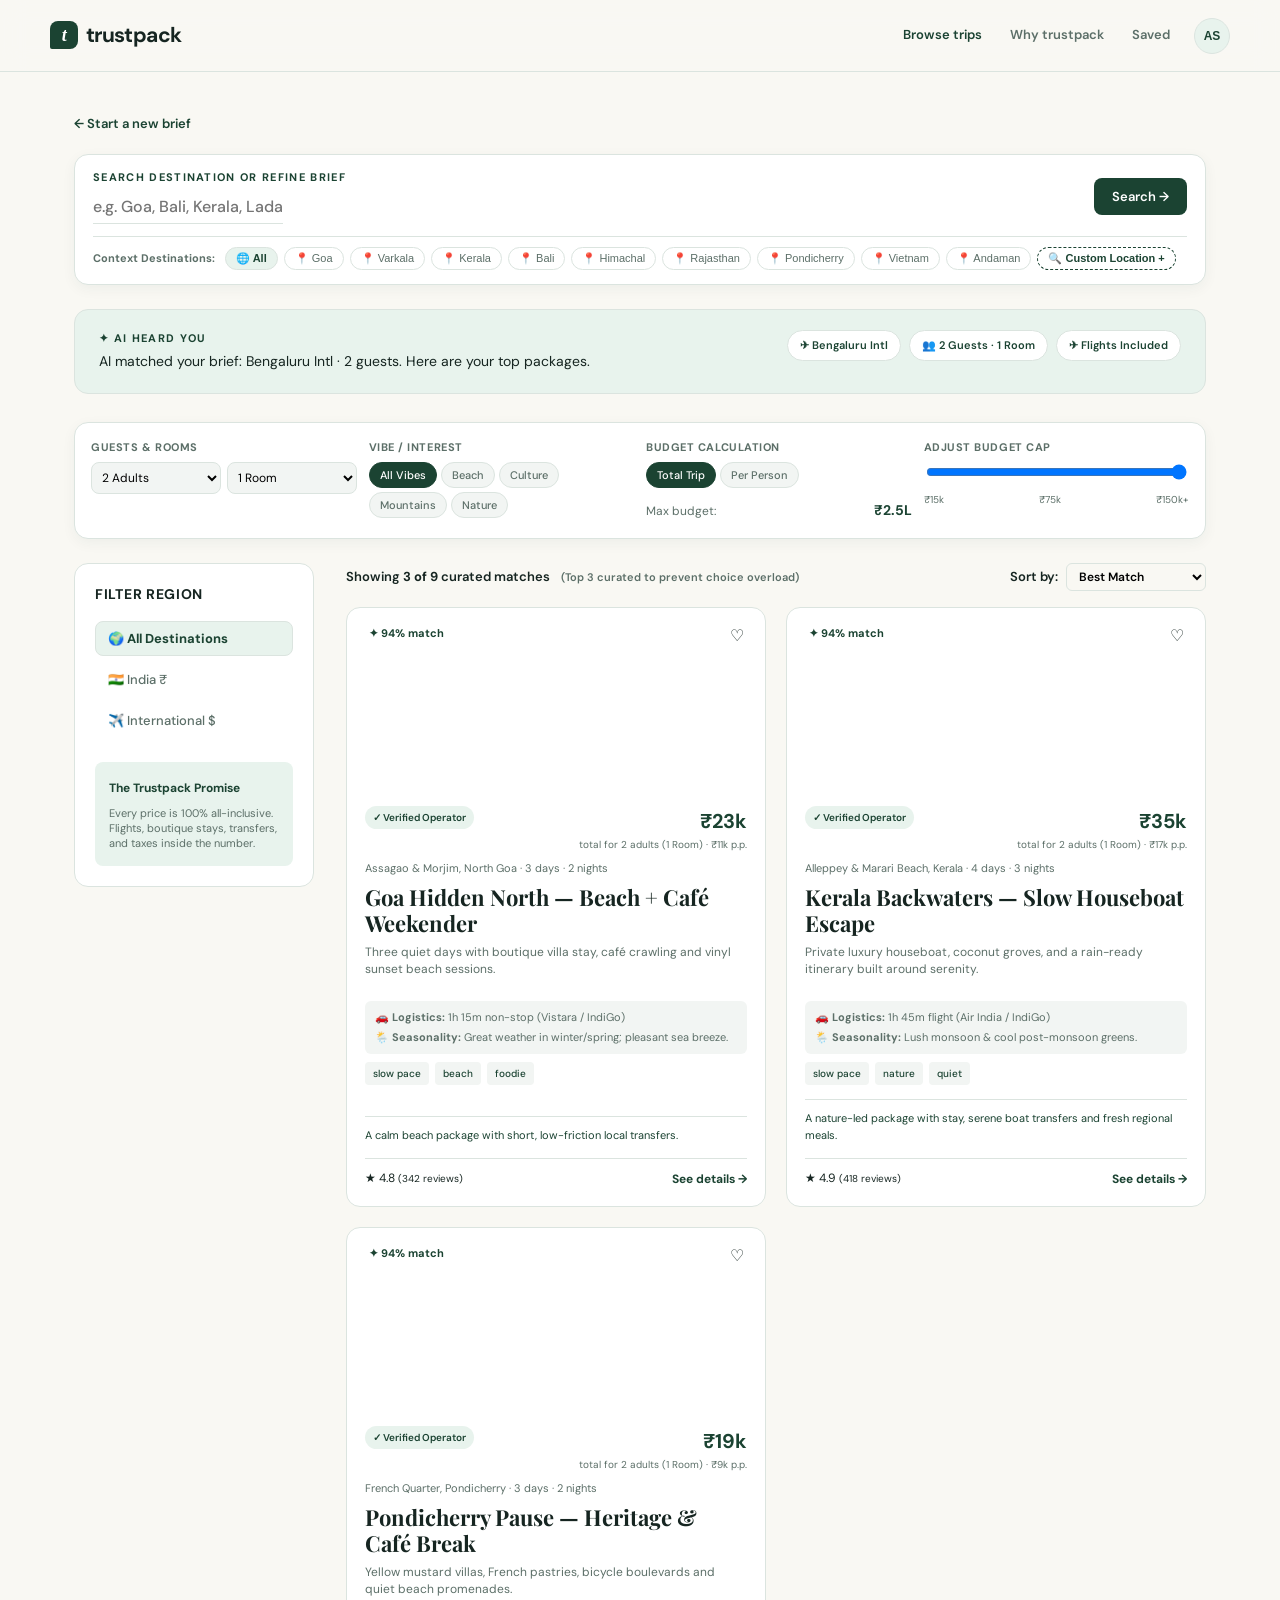
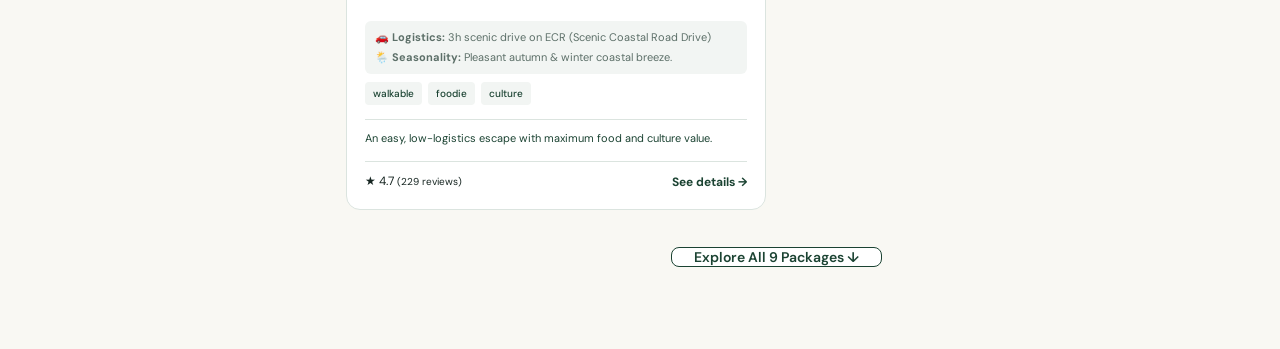
==== results.html @ 3c280e7f "Initial commit: Trustpack Exploratory Travel Planner Prototype" ====
<!doctype html>
<html lang="en">
<head>
  <meta charset="UTF-8">
  <meta name="viewport" content="width=device-width, initial-scale=1">
  <title>Trustpack · Your Trip Shortlist</title>
  <link rel="preconnect" href="https://fonts.googleapis.com">
  <link rel="preconnect" href="https://fonts.gstatic.com" crossorigin>
  <link href="https://fonts.googleapis.com/css2?family=DM+Sans:wght@400;500;600;700&family=Playfair+Display:ital,wght@0,600;0,700;1,600&display=swap" rel="stylesheet">
  <link rel="stylesheet" href="styles.css">
</head>
<body>
  <header class="topbar">
    <a class="brand" href="index.html">
      <span class="brand-mark">t</span>
      <span>trustpack</span>
    </a>
    <nav class="topnav">
      <a class="active" href="results.html">Browse trips</a>
      <a href="index.html#why">Why trustpack</a>
      <a href="saved.html">Saved <span class="nav-count">0</span></a>
    </nav>
    <button class="avatar" title="Account">AS</button>
  </header>

  <main class="results-page">
    <a href="index.html" class="back-link">← Start a new brief</a>

    <div class="refine-head">
      <div style="display: flex; align-items: center; gap: 12px;">
        <div style="flex: 1;">
          <p class="eyebrow" style="margin-bottom: 4px; justify-content: flex-start;">Search destination or refine brief</p>
          <input class="refine-input" id="result-brief" placeholder="e.g. Goa, Bali, Kerala, Ladakh, or type 'beach under 45k'..." aria-label="Refine trip brief">
        </div>
        <button class="search-again" id="search-again">Search <span>→</span></button>
      </div>
      <!-- Quick City Filters -->
      <div style="display: flex; gap: 6px; flex-wrap: wrap; margin-top: 12px; padding-top: 10px; border-top: 1px solid var(--border-light);" id="city-pills">
        <span style="font-size: 11px; color: var(--text-muted); font-weight: 700; align-self: center; margin-right: 4px;">Quick Destinations:</span>
        <button class="city-pill active" data-city="all" style="border: 1px solid var(--border-light); background: var(--primary-light); color: var(--primary); font-size: 11px; font-weight: 600; padding: 4px 10px; border-radius: 20px; cursor: pointer;">🌐 All</button>
        <button class="city-pill" data-city="goa" style="border: 1px solid var(--border-light); background: var(--bg-card); color: var(--text-muted); font-size: 11px; font-weight: 500; padding: 4px 10px; border-radius: 20px; cursor: pointer;">📍 Goa</button>
        <button class="city-pill" data-city="kerala" style="border: 1px solid var(--border-light); background: var(--bg-card); color: var(--text-muted); font-size: 11px; font-weight: 500; padding: 4px 10px; border-radius: 20px; cursor: pointer;">📍 Kerala</button>
        <button class="city-pill" data-city="bali" style="border: 1px solid var(--border-light); background: var(--bg-card); color: var(--text-muted); font-size: 11px; font-weight: 500; padding: 4px 10px; border-radius: 20px; cursor: pointer;">📍 Bali</button>
        <button class="city-pill" data-city="himachal" style="border: 1px solid var(--border-light); background: var(--bg-card); color: var(--text-muted); font-size: 11px; font-weight: 500; padding: 4px 10px; border-radius: 20px; cursor: pointer;">📍 Himachal</button>
        <button class="city-pill" data-city="rajasthan" style="border: 1px solid var(--border-light); background: var(--bg-card); color: var(--text-muted); font-size: 11px; font-weight: 500; padding: 4px 10px; border-radius: 20px; cursor: pointer;">📍 Rajasthan</button>
        <button class="city-pill" data-city="pondy" style="border: 1px solid var(--border-light); background: var(--bg-card); color: var(--text-muted); font-size: 11px; font-weight: 500; padding: 4px 10px; border-radius: 20px; cursor: pointer;">📍 Pondicherry</button>
        <button class="city-pill" data-city="vietnam" style="border: 1px solid var(--border-light); background: var(--bg-card); color: var(--text-muted); font-size: 11px; font-weight: 500; padding: 4px 10px; border-radius: 20px; cursor: pointer;">📍 Vietnam</button>
        <button class="city-pill" data-city="andaman" style="border: 1px solid var(--border-light); background: var(--bg-card); color: var(--text-muted); font-size: 11px; font-weight: 500; padding: 4px 10px; border-radius: 20px; cursor: pointer;">📍 Andaman</button>
      </div>
    </div>

    <!-- AI Heard Banner -->
    <div class="heard">
      <div>
        <p class="eyebrow" style="justify-content: flex-start; margin-bottom: 4px;">✦ AI Heard You</p>
        <p id="heard-copy" class="heard-copy">Parsing your trip context...</p>
      </div>
      <div id="heard-tags" class="heard-tags"></div>
    </div>

    <!-- Smart APM Clarifying Question Card -->
    <div id="clarifying-card" style="display: none; background: var(--accent-light); border: 1px solid #f5c6cb; border-radius: var(--radius-md); padding: 14px 18px; margin-bottom: 24px;">
      <div style="display: flex; justify-content: space-between; align-items: center; flex-wrap: wrap; gap: 12px;">
        <div>
          <strong style="color: var(--accent); font-size: 13px;">✦ Quick Clarifying Question:</strong>
          <span style="font-size: 13px; color: var(--text-dark); margin-left: 6px;">Are you open to flights or preferring a scenic road/train trip?</span>
        </div>
        <div style="display: flex; gap: 8px;">
          <button id="clarify-flight" class="primary-button" style="padding: 6px 12px; font-size: 11px; height: 32px;">✈️ Include Flights</button>
          <button id="clarify-road" class="primary-button" style="padding: 6px 12px; font-size: 11px; height: 32px; background: var(--bg-card); color: var(--text-dark); border: 1px solid var(--border-light);">🚗 Road / Train Only</button>
        </div>
      </div>
    </div>


    <!-- Dynamic Context Filters -->
    <div class="listing-context">
      <div class="context-section">
        <label>Guests & Rooms</label>
        <div style="display: flex; gap: 6px;">
          <select id="adults-control" aria-label="Adults count" style="flex: 1; border: 1px solid var(--border-light); background: var(--bg-subtle); font-family: var(--font-sans); font-size: 12px; padding: 6px; border-radius: 8px; outline: none; cursor: pointer;">
            <option value="1">1 Adult</option>
            <option value="2" selected>2 Adults</option>
            <option value="3">3 Adults</option>
            <option value="4">4 Adults</option>
            <option value="5">5 Adults</option>
            <option value="6">6 Adults</option>
            <option value="8">8 Adults</option>
          </select>

          <select id="rooms-control" aria-label="Rooms count" style="flex: 1; border: 1px solid var(--border-light); background: var(--bg-subtle); font-family: var(--font-sans); font-size: 12px; padding: 6px; border-radius: 8px; outline: none; cursor: pointer;">
            <option value="1" selected>1 Room</option>
            <option value="2">2 Rooms</option>
            <option value="3">3 Rooms</option>
          </select>
        </div>
      </div>

      <div class="context-section">
        <label>Vibe / Interest</label>
        <div id="interest-options" class="mini-options">
          <button data-vibe="all" class="selected">All Vibes</button>
          <button data-vibe="beach">Beach</button>
          <button data-vibe="culture">Culture</button>
          <button data-vibe="mountains">Mountains</button>
          <button data-vibe="nature">Nature</button>
        </div>
      </div>


      <div class="context-section">
        <label>Budget Calculation</label>
        <div class="mini-options" style="margin-bottom: 6px;">
          <button id="mode-total" class="selected">Total Trip</button>
          <button id="mode-person">Per Person</button>
        </div>
        <div class="side-line">
          <span>Max budget:</span>
          <strong id="result-budget">₹150k</strong>
        </div>
      </div>

      <div class="context-section">
        <label for="result-range">Adjust Budget Cap</label>
        <input id="result-range" type="range" min="15" max="250" value="250" step="5" aria-label="Budget slider">
        <div class="range-labels">
          <span>₹15k</span>
          <span>₹75k</span>
          <span>₹150k+</span>
        </div>
      </div>
    </div>

    <div class="results-layout">
      <!-- Sidebar Filters -->
      <aside class="refine-side">
        <p class="side-title">Filter Region</p>
        <div class="region-buttons">
          <button class="region active" data-region="all">🌍 All Destinations</button>
          <button class="region" data-region="india">🇮🇳 India ₹</button>
          <button class="region" data-region="global">✈️ International $</button>
        </div>

        <div class="promise-box">
          <strong>The Trustpack Promise</strong>
          <p>Every price is 100% all-inclusive. Flights, boutique stays, transfers, and taxes inside the number.</p>
        </div>
      </aside>

      <!-- Results Grid -->
      <section style="flex: 1;">
        <div class="result-meta">
          <span id="result-count">Searching curated packages...</span>
          <div style="display: flex; gap: 8px; align-items: center;">
            <span>Sort by:</span>
            <select id="sort-select" style="border: 1px solid var(--border-light); background: transparent; font-family: var(--font-sans); font-size: 12px; font-weight: 600; padding: 4px 8px; border-radius: 6px; outline: none; cursor: pointer;">
              <option value="match">Best Match</option>
              <option value="price-low">Price: Low to High</option>
              <option value="price-high">Price: High to Low</option>
            </select>
          </div>
        </div>

        <div id="result-list" class="result-list"></div>
      </section>
    </div>
  </main>

  <script src="js/trips-data.js"></script>
  <script src="js/storage.js"></script>
  <script src="results.js"></script>
</body>
</html>
---- styles.css ----
/* Trustpack Design System & Styles */

:root {
  --primary: #1b4332;
  --primary-hover: #2d6a4f;
  --primary-light: #e8f3ed;
  --accent: #e07a5f;
  --accent-light: #fdf0ed;
  --bg-main: #f9f8f3;
  --bg-card: #ffffff;
  --bg-subtle: #f2f5f3;
  --text-dark: #162521;
  --text-muted: #5c6f68;
  --border-light: #dbe4df;
  --border-focus: #1b4332;
  --shadow-sm: 0 4px 14px rgba(27, 67, 50, 0.05);
  --shadow-md: 0 10px 30px rgba(27, 67, 50, 0.08);
  --shadow-lg: 0 20px 40px rgba(27, 67, 50, 0.12);
  --radius-sm: 8px;
  --radius-md: 14px;
  --radius-lg: 20px;
  --radius-full: 9999px;
  --font-serif: "Playfair Display", Georgia, serif;
  --font-sans: "DM Sans", -apple-system, BlinkMacSystemFont, "Segoe UI", Roboto, sans-serif;
}

*, *::before, *::after {
  box-sizing: border-box;
}

html {
  scroll-behavior: smooth;
}

body {
  margin: 0;
  background-color: var(--bg-main);
  color: var(--text-dark);
  font-family: var(--font-sans);
  font-size: 15px;
  line-height: 1.55;
  -webkit-font-smoothing: antialiased;
}

/* Base Layout Containers */
.topbar {
  height: 72px;
  display: flex;
  align-items: center;
  justify-content: space-between;
  padding: 0 max(24px, calc((100vw - 1180px) / 2));
  border-bottom: 1px solid var(--border-light);
  background: rgba(249, 248, 243, 0.92);
  position: sticky;
  top: 0;
  z-index: 100;
  backdrop-filter: blur(12px);
}

.brand {
  color: var(--text-dark);
  text-decoration: none;
  font-weight: 700;
  font-size: 21px;
  letter-spacing: -0.03em;
  display: flex;
  align-items: center;
  gap: 8px;
  transition: opacity 0.2s;
}
.brand:hover {
  opacity: 0.9;
}
.brand-mark {
  display: grid;
  place-items: center;
  width: 28px;
  height: 28px;
  background: var(--primary);
  color: #ffffff;
  border-radius: 8px 8px 8px 2px;
  font-family: Georgia, serif;
  font-style: italic;
  font-size: 18px;
  font-weight: 700;
}

.topnav {
  display: flex;
  gap: 28px;
  align-items: center;
  margin-left: auto;
  margin-right: 24px;
}
.topnav a {
  color: var(--text-muted);
  text-decoration: none;
  font-size: 13px;
  font-weight: 600;
  transition: color 0.2s;
}
.topnav a:hover, .topnav a.active {
  color: var(--primary);
}
.nav-count {
  background: var(--primary-light);
  color: var(--primary);
  padding: 2px 7px;
  border-radius: var(--radius-full);
  font-size: 11px;
  font-weight: 700;
  margin-left: 4px;
}

.avatar {
  border: 1px solid var(--border-light);
  background: var(--primary-light);
  color: var(--primary);
  width: 36px;
  height: 36px;
  border-radius: 50%;
  font-size: 12px;
  font-weight: 700;
  cursor: pointer;
  display: grid;
  place-items: center;
}

/* Landing Page Styles */
.clean-nav {
  height: 72px;
  max-width: 1180px;
  margin: auto;
  display: flex;
  align-items: center;
  justify-content: space-between;
  padding: 0 24px;
  border-bottom: 1px solid var(--border-light);
}

.clean-hero {
  max-width: 780px;
  text-align: center;
  margin: 0 auto;
  padding: 72px 24px 48px;
}
.clean-kicker, .eyebrow {
  text-transform: uppercase;
  letter-spacing: 0.12em;
  font-size: 11px;
  font-weight: 700;
  color: var(--primary);
  margin: 0 0 14px;
  display: flex;
  align-items: center;
  justify-content: center;
  gap: 6px;
}
.clean-hero h1 {
  font-family: var(--font-serif);
  font-size: 54px;
  font-weight: 600;
  line-height: 1.06;
  letter-spacing: -0.04em;
  margin: 0;
  color: var(--text-dark);
}
.clean-hero h1 em, .clean-browse h2 em {
  color: var(--primary);
  font-style: italic;
}
.clean-subtitle {
  max-width: 580px;
  margin: 20px auto 28px;
  color: var(--text-muted);
  font-size: 16px;
  line-height: 1.55;
}

/* Location context selector */
.location-context {
  display: inline-flex;
  justify-content: center;
  align-items: center;
  gap: 8px;
  flex-wrap: wrap;
  color: var(--text-muted);
  font-size: 12px;
  background: var(--bg-card);
  padding: 8px 16px;
  border: 1px solid var(--border-light);
  border-radius: var(--radius-full);
  margin-bottom: 24px;
  box-shadow: var(--shadow-sm);
}
.location-context select {
  border: 0;
  border-bottom: 1.5px solid var(--primary);
  background: transparent;
  color: var(--text-dark);
  font-family: var(--font-sans);
  font-weight: 600;
  font-size: 12px;
  padding: 2px 4px;
  outline: none;
  cursor: pointer;
}
.context-dot {
  color: var(--border-light);
}

/* Brief input form */
.clean-brief {
  border: 1.5px solid var(--border-light);
  border-radius: var(--radius-md);
  background: var(--bg-card);
  padding: 16px;
  display: grid;
  grid-template-columns: 1fr auto;
  gap: 12px;
  box-shadow: var(--shadow-md);
  transition: border-color 0.2s, box-shadow 0.2s;
}
.clean-brief:focus-within {
  border-color: var(--primary);
  box-shadow: 0 10px 30px rgba(27, 67, 50, 0.12);
}
.clean-brief textarea {
  height: 60px;
  font-family: var(--font-sans);
  font-size: 15px;
  line-height: 1.45;
  padding: 4px;
  outline: 0;
  border: 0;
  resize: none;
  background: transparent;
  color: var(--text-dark);
}
.clean-brief textarea::placeholder {
  color: #9aa9a3;
}
.clean-brief > button, .primary-button {
  border: 0;
  background: var(--primary);
  color: #ffffff;
  border-radius: var(--radius-sm);
  padding: 0 22px;
  font-family: var(--font-sans);
  font-size: 14px;
  font-weight: 600;
  cursor: pointer;
  display: inline-flex;
  align-items: center;
  justify-content: center;
  gap: 8px;
  transition: background-color 0.2s, transform 0.1s;
}
.clean-brief > button:hover, .primary-button:hover {
  background: var(--primary-hover);
}
.clean-brief > button:active, .primary-button:active {
  transform: scale(0.98);
}
.brief-footer {
  grid-column: 1 / -1;
  display: flex;
  justify-content: space-between;
  color: var(--text-muted);
  font-size: 11px;
  padding-top: 10px;
  border-top: 1px solid var(--border-light);
}

/* Suggestion pills */
.clean-suggestions {
  display: flex;
  justify-content: center;
  flex-wrap: wrap;
  gap: 8px;
  margin-top: 18px;
}
.clean-suggestions button, .prompt-chip {
  border: 1px solid var(--border-light);
  border-radius: var(--radius-full);
  background: var(--bg-card);
  color: var(--text-muted);
  padding: 8px 14px;
  font-family: var(--font-sans);
  font-size: 12px;
  font-weight: 500;
  cursor: pointer;
  transition: all 0.2s;
}
.clean-suggestions button:hover, .prompt-chip:hover {
  border-color: var(--primary);
  color: var(--primary);
  background: var(--primary-light);
}

/* Trust features section */
.clean-trust {
  max-width: 1140px;
  margin: 0 auto 60px;
  padding: 24px;
  border-top: 1px solid var(--border-light);
  border-bottom: 1px solid var(--border-light);
  display: grid;
  grid-template-columns: repeat(3, 1fr);
  gap: 30px;
}
.clean-trust div {
  display: flex;
  flex-direction: column;
  gap: 4px;
}
.clean-trust strong {
  font-size: 14px;
  color: var(--text-dark);
}
.clean-trust span {
  font-size: 12px;
  color: var(--text-muted);
}

/* Story card */
.clean-story {
  max-width: 1080px;
  margin: 0 auto 72px;
  display: grid;
  grid-template-columns: 1.4fr 1fr;
  min-height: 240px;
  border-radius: var(--radius-md);
  overflow: hidden;
  box-shadow: var(--shadow-md);
}
.story-photo {
  background: linear-gradient(0deg, rgba(22, 57, 44, 0.35), transparent),
    url('https://images.unsplash.com/photo-1602216056096-3b40cc0c9944?auto=format&fit=crop&w=1200&q=85') center/cover;
}
.clean-story > div:last-child {
  background: var(--primary-light);
  padding: 40px;
  display: flex;
  flex-direction: column;
  justify-content: center;
}
.clean-story small {
  font-size: 11px;
  color: var(--primary);
  text-transform: uppercase;
  letter-spacing: 0.12em;
  font-weight: 700;
}
.clean-story h2 {
  font-family: var(--font-serif);
  font-size: 28px;
  line-height: 1.15;
  margin: 12px 0 8px;
  color: var(--text-dark);
}

/* Browse by feeling */
.clean-browse {
  max-width: 1080px;
  margin: 0 auto 72px;
  padding: 0 24px;
}
.clean-browse h2 {
  font-family: var(--font-serif);
  font-size: 40px;
  margin: 0 0 10px;
}
.clean-browse > p {
  color: var(--text-muted);
  font-size: 14px;
  margin-bottom: 24px;
}
.clean-browse > div {
  display: grid;
  grid-template-columns: repeat(4, 1fr);
  gap: 12px;
}
.clean-browse button {
  height: 96px;
  background: var(--bg-card);
  border: 1px solid var(--border-light);
  border-radius: var(--radius-md);
  text-align: left;
  padding: 16px;
  color: var(--text-dark);
  font-family: var(--font-sans);
  font-weight: 600;
  font-size: 14px;
  cursor: pointer;
  transition: all 0.2s;
}
.clean-browse button:hover {
  background: var(--primary-light);
  border-color: var(--primary);
  transform: translateY(-2px);
}

.clean-why {
  background: var(--primary-light);
  padding: 64px max(24px, calc((100vw - 1080px) / 2));
}
.clean-why h2 {
  font-family: var(--font-serif);
  font-size: 38px;
  max-width: 540px;
  margin: 0 0 16px;
}
.clean-why p {
  max-width: 540px;
  color: var(--text-muted);
  font-size: 14px;
  line-height: 1.6;
}

/* Results Page Layout */
.results-page, .detail-page, .saved-page {
  max-width: 1180px;
  margin: 0 auto;
  padding: 40px 24px 80px;
}

.back-link {
  display: inline-flex;
  align-items: center;
  gap: 6px;
  color: var(--primary);
  text-decoration: none;
  font-size: 13px;
  font-weight: 600;
  margin-bottom: 20px;
}
.back-link:hover {
  text-decoration: underline;
}

/* Refine Head Input Bar */
.refine-head {
  background: var(--bg-card);
  border: 1px solid var(--border-light);
  border-radius: var(--radius-md);
  padding: 14px 18px;
  margin-bottom: 24px;
  box-shadow: var(--shadow-sm);
}
.refine-head > div {
  display: flex;
  align-items: center;
  gap: 14px;
}
.refine-input {
  flex: 1;
  border: 0;
  border-bottom: 1.5px solid var(--border-light);
  background: transparent;
  padding: 6px 0;
  font-family: var(--font-sans);
  font-size: 16px;
  font-weight: 500;
  color: var(--text-dark);
  outline: none;
}
.refine-input:focus {
  border-color: var(--primary);
}
.search-again {
  border: 0;
  background: var(--primary);
  color: #fff;
  border-radius: var(--radius-sm);
  padding: 10px 18px;
  font-family: var(--font-sans);
  font-weight: 600;
  font-size: 13px;
  cursor: pointer;
}
.search-again:hover {
  background: var(--primary-hover);
}

/* AI Heard Banner */
.heard {
  background: var(--primary-light);
  border: 1px solid var(--border-light);
  border-radius: var(--radius-md);
  padding: 20px 24px;
  margin-bottom: 28px;
  display: flex;
  justify-content: space-between;
  align-items: flex-start;
  gap: 20px;
}
.heard-copy {
  font-size: 14px;
  color: var(--text-dark);
  margin: 4px 0 0;
  max-width: 520px;
}
.heard-tags {
  display: flex;
  gap: 8px;
  flex-wrap: wrap;
  justify-content: flex-end;
}
.heard-tags span {
  font-size: 11px;
  font-weight: 600;
  color: var(--primary);
  background: #ffffff;
  border: 1px solid var(--border-light);
  border-radius: var(--radius-full);
  padding: 6px 12px;
}

/* Results Main Layout */
.results-layout {
  display: grid;
  grid-template-columns: 240px 1fr;
  gap: 32px;
}

.refine-side {
  background: var(--bg-card);
  border: 1px solid var(--border-light);
  border-radius: var(--radius-md);
  padding: 20px;
  height: fit-content;
}
.side-title {
  font-weight: 700;
  font-size: 14px;
  margin: 0 0 16px;
  color: var(--text-dark);
  text-transform: uppercase;
  letter-spacing: 0.05em;
}
.side-group {
  border-top: 1px solid var(--border-light);
  padding-top: 16px;
  margin-top: 16px;
}
.side-group > span, .side-line span {
  font-size: 12px;
  color: var(--text-muted);
}
.region-buttons {
  display: flex;
  flex-direction: column;
  gap: 6px;
  margin-top: 10px;
}
.region {
  border: 1px solid transparent;
  background: transparent;
  text-align: left;
  color: var(--text-muted);
  padding: 8px 12px;
  border-radius: var(--radius-sm);
  font-family: var(--font-sans);
  font-weight: 500;
  font-size: 13px;
  cursor: pointer;
  transition: all 0.2s;
}
.region:hover {
  background: var(--bg-subtle);
}
.region.active {
  background: var(--primary-light);
  color: var(--primary);
  border-color: var(--border-light);
  font-weight: 700;
}
.side-line {
  display: flex;
  justify-content: space-between;
  align-items: center;
}
.side-line strong {
  font-size: 14px;
  color: var(--primary);
}
.refine-side input[type="range"] {
  accent-color: var(--primary);
  width: 100%;
  margin-top: 14px;
}
.range-labels {
  display: flex;
  justify-content: space-between;
  color: var(--text-muted);
  font-size: 10px;
  margin-top: 4px;
}
.promise-box {
  background: var(--primary-light);
  border-radius: var(--radius-sm);
  padding: 14px;
  margin-top: 24px;
}
.promise-box strong {
  font-size: 12px;
  color: var(--primary);
}
.promise-box p {
  font-size: 11px;
  color: var(--text-muted);
  margin: 6px 0 0;
  line-height: 1.4;
}

/* Dynamic Filter Controls Bar */
.listing-context {
  display: grid;
  grid-template-columns: repeat(4, 1fr);
  gap: 12px;
  margin-bottom: 24px;
  padding: 16px;
  background: var(--bg-card);
  border: 1px solid var(--border-light);
  border-radius: var(--radius-md);
  box-shadow: var(--shadow-sm);
}
.context-section {
  display: flex;
  flex-direction: column;
  gap: 6px;
}
.context-section label {
  font-size: 11px;
  font-weight: 700;
  text-transform: uppercase;
  color: var(--text-muted);
  letter-spacing: 0.05em;
}
.mini-options {
  display: flex;
  gap: 4px;
  flex-wrap: wrap;
}
.mini-options button {
  border: 1px solid var(--border-light);
  background: var(--bg-subtle);
  color: var(--text-muted);
  border-radius: var(--radius-full);
  padding: 5px 10px;
  font-family: var(--font-sans);
  font-size: 11px;
  font-weight: 500;
  cursor: pointer;
  transition: all 0.15s;
}
.mini-options button:hover {
  border-color: var(--primary);
  color: var(--primary);
}
.mini-options button.selected {
  background: var(--primary);
  border-color: var(--primary);
  color: #ffffff;
}

/* Package Card Grid */
.result-meta {
  display: flex;
  justify-content: space-between;
  align-items: center;
  padding: 0 0 16px;
  color: var(--text-muted);
  font-size: 13px;
}
.result-meta span {
  font-weight: 600;
  color: var(--text-dark);
}
.result-list {
  display: grid;
  grid-template-columns: repeat(2, 1fr);
  gap: 20px;
}

.package-card {
  background: var(--bg-card);
  border: 1px solid var(--border-light);
  border-radius: var(--radius-md);
  overflow: hidden;
  transition: transform 0.2s, box-shadow 0.2s;
  display: flex;
  flex-direction: column;
  position: relative;
}
.package-card:hover {
  transform: translateY(-4px);
  box-shadow: var(--shadow-md);
}
.package-img {
  height: 180px;
  background-size: cover;
  background-position: center;
  position: relative;
}
.package-img .match {
  position: absolute;
  top: 12px;
  left: 12px;
  background: rgba(255, 255, 255, 0.95);
  color: var(--primary);
  font-weight: 700;
  font-size: 11px;
  padding: 5px 10px;
  border-radius: var(--radius-full);
  backdrop-filter: blur(4px);
}
.package-img .card-save-btn {
  position: absolute;
  top: 12px;
  right: 12px;
  border: 0;
  background: rgba(255, 255, 255, 0.95);
  color: var(--text-dark);
  width: 32px;
  height: 32px;
  border-radius: 50%;
  font-size: 16px;
  cursor: pointer;
  display: grid;
  place-items: center;
  transition: transform 0.2s;
}
.package-img .card-save-btn:hover {
  transform: scale(1.1);
}
.package-img .card-save-btn.saved {
  color: #e63946;
}

.package-content {
  padding: 18px;
  flex: 1;
  display: flex;
  flex-direction: column;
}
.package-top {
  display: flex;
  justify-content: space-between;
  align-items: flex-start;
  margin-bottom: 8px;
}
.verified {
  font-size: 10px;
  font-weight: 600;
  color: var(--primary);
  background: var(--primary-light);
  border-radius: var(--radius-full);
  padding: 4px 8px;
}
.package-price {
  font-size: 20px;
  font-weight: 700;
  color: var(--primary);
  text-align: right;
}
.package-price small {
  display: block;
  font-size: 10px;
  color: var(--text-muted);
  font-weight: 400;
}
.package-place {
  font-size: 11px;
  color: var(--text-muted);
  margin-bottom: 4px;
}
.package-content h2 {
  font-family: var(--font-serif);
  font-size: 22px;
  line-height: 1.15;
  margin: 4px 0 8px;
  color: var(--text-dark);
}
.package-content > p {
  font-size: 12px;
  color: var(--text-muted);
  margin: 0 0 14px;
  line-height: 1.45;
}
.tag-row {
  display: flex;
  gap: 6px;
  flex-wrap: wrap;
  margin-bottom: 14px;
}
.tag-row span {
  font-size: 10px;
  background: var(--bg-subtle);
  color: var(--primary);
  padding: 4px 8px;
  border-radius: 4px;
  font-weight: 500;
}
.package-fit {
  border-top: 1px solid var(--border-light);
  padding-top: 10px;
  margin-top: auto;
  font-size: 11px;
  color: var(--primary);
}
.package-fit small {
  color: var(--text-muted);
  display: block;
  margin-top: 2px;
}
.package-bottom {
  display: flex;
  justify-content: space-between;
  align-items: center;
  margin-top: 14px;
  padding-top: 10px;
  border-top: 1px solid var(--border-light);
  font-size: 12px;
}
.package-bottom button {
  border: 0;
  background: transparent;
  color: var(--primary);
  font-family: var(--font-sans);
  font-weight: 700;
  font-size: 12px;
  cursor: pointer;
  padding: 0;
}
.package-bottom button:hover {
  text-decoration: underline;
}

.empty-results {
  grid-column: 1 / -1;
  padding: 60px 20px;
  text-align: center;
  background: var(--bg-card);
  border: 1px solid var(--border-light);
  border-radius: var(--radius-md);
}

/* Detail Page Layout */
.detail-hero {
  display: grid;
  grid-template-columns: 1fr 1fr;
  gap: 40px;
  align-items: end;
  margin-bottom: 40px;
}
.detail-hero h1 {
  font-family: var(--font-serif);
  font-size: 44px;
  line-height: 1.05;
  margin: 0 0 14px;
  color: var(--text-dark);
}
.detail-hero p:not(.eyebrow) {
  color: var(--text-muted);
  font-size: 15px;
  line-height: 1.5;
}
.detail-cover {
  height: 320px;
  border-radius: var(--radius-md);
  background-size: cover;
  background-position: center;
  box-shadow: var(--shadow-md);
}
.detail-meta {
  display: flex;
  gap: 12px;
  align-items: center;
  font-size: 12px;
  color: var(--text-muted);
  flex-wrap: wrap;
  margin-top: 16px;
}
.detail-meta strong {
  color: var(--text-dark);
  font-size: 14px;
}

.detail-layout {
  display: grid;
  grid-template-columns: 1fr 340px;
  gap: 48px;
  align-items: start;
}

.detail-section {
  border-top: 1px solid var(--border-light);
  padding: 32px 0;
}
.detail-section h2 {
  font-family: var(--font-serif);
  font-size: 32px;
  margin: 0 0 8px;
}
.section-lede {
  font-size: 13px;
  color: var(--text-muted);
}
.big-list {
  list-style: none;
  padding: 0;
  display: grid;
  grid-template-columns: 1fr 1fr;
  gap: 14px;
  margin-top: 24px;
}
.big-list li {
  font-size: 13px;
  display: flex;
  align-items: flex-start;
  gap: 8px;
}
.big-list li::before {
  content: "✓";
  color: var(--primary);
  font-weight: 700;
}
.big-list li.not-included {
  color: var(--text-muted);
}
.big-list li.not-included::before {
  content: "–";
  color: var(--accent);
}

.stay-card {
  display: grid;
  grid-template-columns: 180px 1fr;
  gap: 20px;
  background: var(--primary-light);
  border-radius: var(--radius-md);
  padding: 16px;
  margin-top: 20px;
}
.stay-image {
  min-height: 160px;
  border-radius: var(--radius-sm);
  background-size: cover;
  background-position: center;
}
.stay-card h3 {
  font-family: var(--font-serif);
  font-size: 22px;
  margin: 4px 0;
}
.stay-card p {
  font-size: 12px;
  color: var(--text-muted);
  margin: 0;
}
.amenities {
  display: flex;
  gap: 6px;
  flex-wrap: wrap;
  margin: 12px 0;
}
.amenities span {
  font-size: 10px;
  background: var(--bg-card);
  padding: 4px 8px;
  border-radius: 4px;
  font-weight: 500;
}

.transport h3 {
  font-family: var(--font-serif);
  font-size: 22px;
  margin: 6px 0 16px;
}
.transport-row {
  display: flex;
  align-items: center;
  gap: 16px;
  font-size: 13px;
  background: var(--bg-card);
  padding: 14px 18px;
  border: 1px solid var(--border-light);
  border-radius: var(--radius-sm);
}
.transport-row span {
  color: var(--text-muted);
}
.transport-row b {
  color: var(--primary);
  margin-left: auto;
}

.rhythm {
  position: relative;
}
.dayline {
  display: grid;
  grid-template-columns: 36px 1fr;
  gap: 16px;
  margin-top: 24px;
}
.dayline > b {
  display: grid;
  place-items: center;
  width: 32px;
  height: 32px;
  background: var(--primary-light);
  border-radius: 50%;
  color: var(--primary);
  font-size: 12px;
}
.dayline h3 {
  font-family: var(--font-serif);
  font-size: 20px;
  margin: 0 0 6px;
}
.dayline p {
  font-size: 12px;
  color: var(--text-muted);
  margin: 4px 0;
}
.dayline p strong {
  color: var(--text-dark);
}

/* Price Rail */
.price-rail {
  position: sticky;
  top: 92px;
}
.price-rail-inner {
  border: 1px solid var(--border-light);
  border-radius: var(--radius-md);
  padding: 24px;
  background: var(--bg-card);
  box-shadow: var(--shadow-md);
}
.rail-total {
  font-size: 32px;
  font-weight: 700;
  color: var(--primary);
  margin: 4px 0 20px;
}
.rail-total small {
  display: block;
  font-size: 11px;
  color: var(--text-muted);
  font-weight: 400;
}
.rail-line {
  display: flex;
  justify-content: space-between;
  font-size: 12px;
  margin-top: 14px;

}
.rail-line + small {
  font-size: 10px;
  color: var(--text-muted);
  display: block;
}
.total-border {
  border-top: 1px solid var(--border-light);
  padding-top: 16px;
  margin-top: 18px;
  font-size: 16px;
  font-weight: 700;
}

.book-button {
  width: 100%;
  height: 46px;
  margin-top: 20px;
  justify-content: center;
  font-size: 15px;
}
.save-detail {
  width: 100%;
  border: 1.5px solid var(--primary);
  background: transparent;
  color: var(--primary);
  border-radius: var(--radius-sm);
  height: 42px;
  margin-top: 10px;
  font-family: var(--font-sans);
  font-weight: 600;
  font-size: 13px;
  cursor: pointer;
  transition: all 0.2s;
}
.save-detail:hover {
  background: var(--primary-light);
}

/* Saved Page Styles */
.saved-page {
  max-width: 1080px;
  text-align: center;
  padding-top: 60px;
}
.saved-page h1 {
  font-family: var(--font-serif);
  font-size: 48px;
  margin: 0 0 12px;
}
.saved-grid {
  display: grid;
  grid-template-columns: repeat(3, 1fr);
  gap: 20px;
  margin-top: 40px;
  text-align: left;
}
.saved-empty {
  border-top: 1px solid var(--border-light);
  margin-top: 40px;
  padding-top: 60px;
  display: flex;
  flex-direction: column;
  align-items: center;
  gap: 12px;
  color: var(--text-muted);
}
.saved-empty strong {
  font-size: 18px;
  color: var(--text-dark);
}

/* Toast & Modal System */
.toast {
  position: fixed;
  z-index: 999;
  bottom: 28px;
  left: 50%;
  transform: translate(-50%, 20px);
  background: var(--text-dark);
  color: #ffffff;
  border-radius: var(--radius-sm);
  padding: 12px 20px;
  font-size: 13px;
  font-weight: 500;
  opacity: 0;
  pointer-events: none;
  transition: all 0.25s ease-out;
  box-shadow: var(--shadow-lg);
}
.toast.show {
  opacity: 1;
  transform: translate(-50%, 0);
}

/* Interactive Modal */
.modal-overlay {
  position: fixed;
  inset: 0;
  background: rgba(18, 32, 26, 0.55);
  backdrop-filter: blur(4px);
  z-index: 500;
  display: grid;
  place-items: center;
  padding: 20px;
  opacity: 0;
  pointer-events: none;
  transition: opacity 0.2s;
}
.modal-overlay.active {
  opacity: 1;
  pointer-events: auto;
}
.modal-card {
  background: var(--bg-card);
  border-radius: var(--radius-lg);
  max-width: 540px;
  width: 100%;
  padding: 32px;
  box-shadow: var(--shadow-lg);
  position: relative;
  transform: translateY(10px);
  transition: transform 0.2s;
}
.modal-overlay.active .modal-card {
  transform: translateY(0);
}
.modal-close {
  position: absolute;
  top: 16px;
  right: 16px;
  border: 0;
  background: var(--bg-subtle);
  width: 32px;
  height: 32px;
  border-radius: 50%;
  cursor: pointer;
  font-size: 18px;
  color: var(--text-muted);
}
.modal-card h2 {
  font-family: var(--font-serif);
  font-size: 28px;
  margin: 0 0 10px;
}

/* Responsive Breakpoints */
@media (max-width: 900px) {
  .results-layout, .detail-layout, .detail-hero, .saved-grid {
    grid-template-columns: 1fr;
  }
  .clean-trust, .clean-browse > div {
    grid-template-columns: repeat(2, 1fr);
  }
  .listing-context {
    grid-template-columns: repeat(2, 1fr);
  }
  .result-list {
    grid-template-columns: 1fr;
  }
  .clean-story {
    grid-template-columns: 1fr;
  }
  .story-photo {
    height: 200px;
  }
  .price-rail {
    position: static;
  }
}

@media (max-width: 600px) {
  .clean-hero h1 {
    font-size: 38px;
  }
  .clean-brief {
    grid-template-columns: 1fr;
  }
  .clean-trust, .clean-browse > div, .listing-context {
    grid-template-columns: 1fr;
  }
  .topnav {
    font-size: 13px;
    gap: 12px;
  }
}

/* Undefined Utility Classes */
.view-btn {
  background: var(--bg-card);
  color: var(--primary);
  border: 1px solid var(--border-light);
  font-size: 12px;
  font-weight: 600;
  padding: 8px 14px;
  border-radius: var(--radius-sm);
  cursor: pointer;
  transition: all 0.2s ease;
}

.view-btn:hover {
  background: var(--primary-light);
  border-color: var(--primary);
}

.fine-print {
  font-size: 12px;
  color: var(--text-muted);
  line-height: 1.5;
}
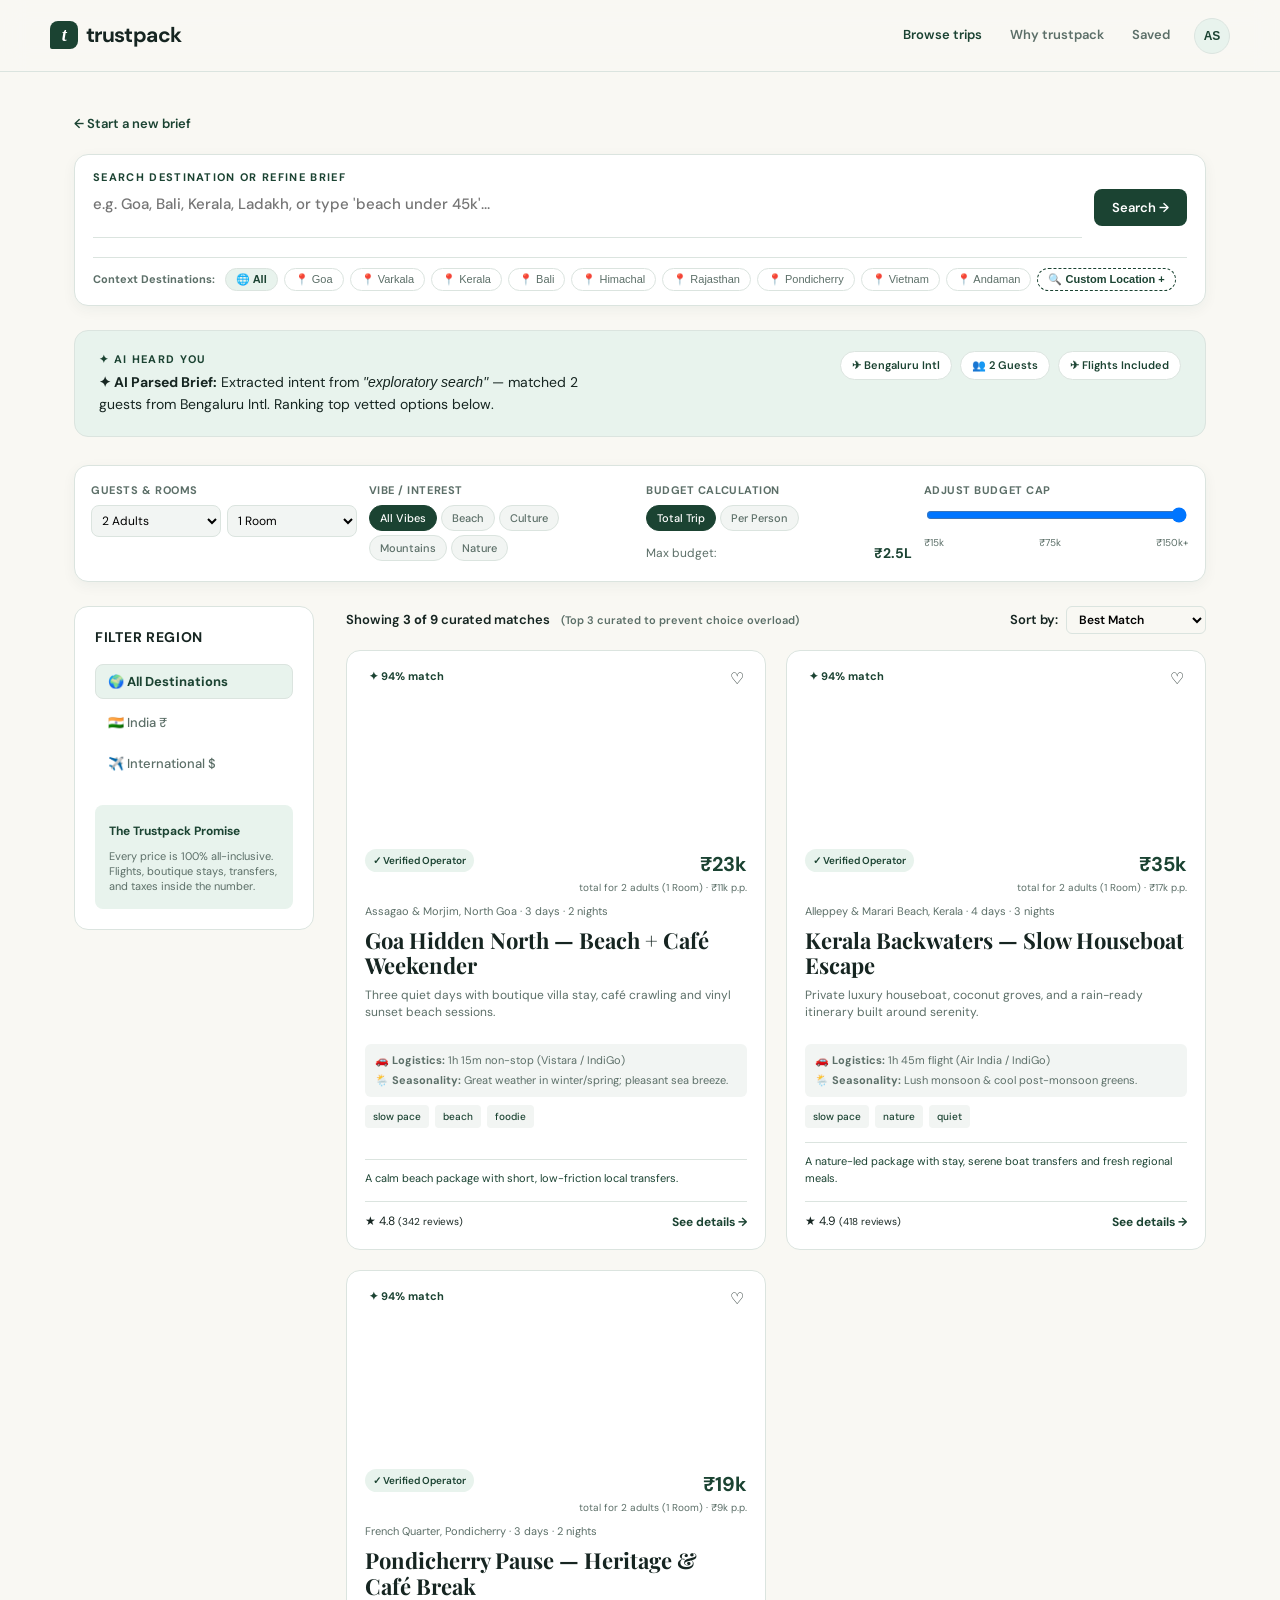
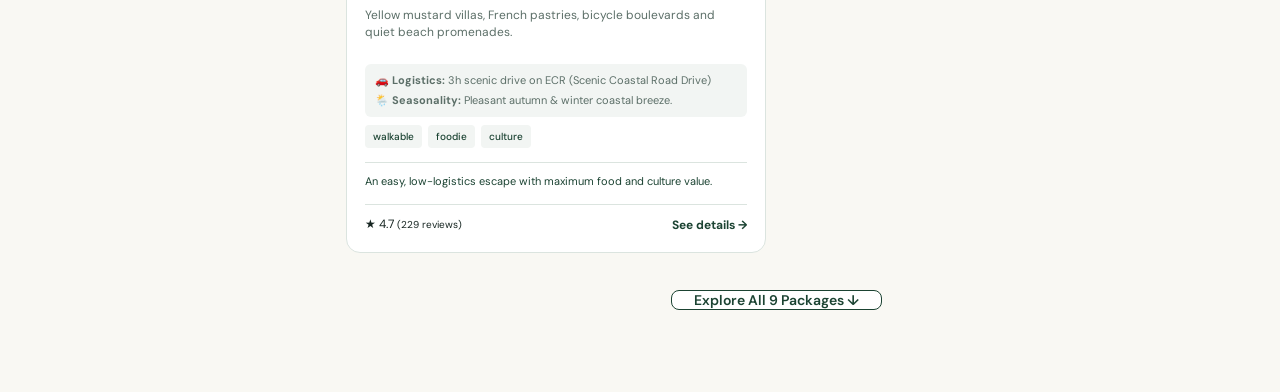
==== commit 2c610e86: "Convert result brief search input to spacious multiline textarea and clean brief formatting" ====
--- a/results.html
+++ b/results.html
@@ -30,7 +30,7 @@
       <div style="display: flex; align-items: center; gap: 12px;">
         <div style="flex: 1;">
           <p class="eyebrow" style="margin-bottom: 4px; justify-content: flex-start;">Search destination or refine brief</p>
-          <input class="refine-input" id="result-brief" placeholder="e.g. Goa, Bali, Kerala, Ladakh, or type 'beach under 45k'..." aria-label="Refine trip brief">
+          <textarea class="refine-input" id="result-brief" rows="2" placeholder="e.g. Goa, Bali, Kerala, Ladakh, or type 'beach under 45k'..." aria-label="Refine trip brief"></textarea>
         </div>
         <button class="search-again" id="search-again">Search <span>→</span></button>
       </div>
--- a/styles.css
+++ b/styles.css
@@ -454,16 +454,19 @@
   gap: 14px;
 }
 .refine-input {
-  flex: 1;
+  width: 100%;
   border: 0;
   border-bottom: 1.5px solid var(--border-light);
   background: transparent;
-  padding: 6px 0;
+  padding: 4px 0;
   font-family: var(--font-sans);
-  font-size: 16px;
+  font-size: 15px;
   font-weight: 500;
   color: var(--text-dark);
   outline: none;
+  resize: none;
+  line-height: 1.4;
+  height: 48px;
 }
 .refine-input:focus {
   border-color: var(--primary);
